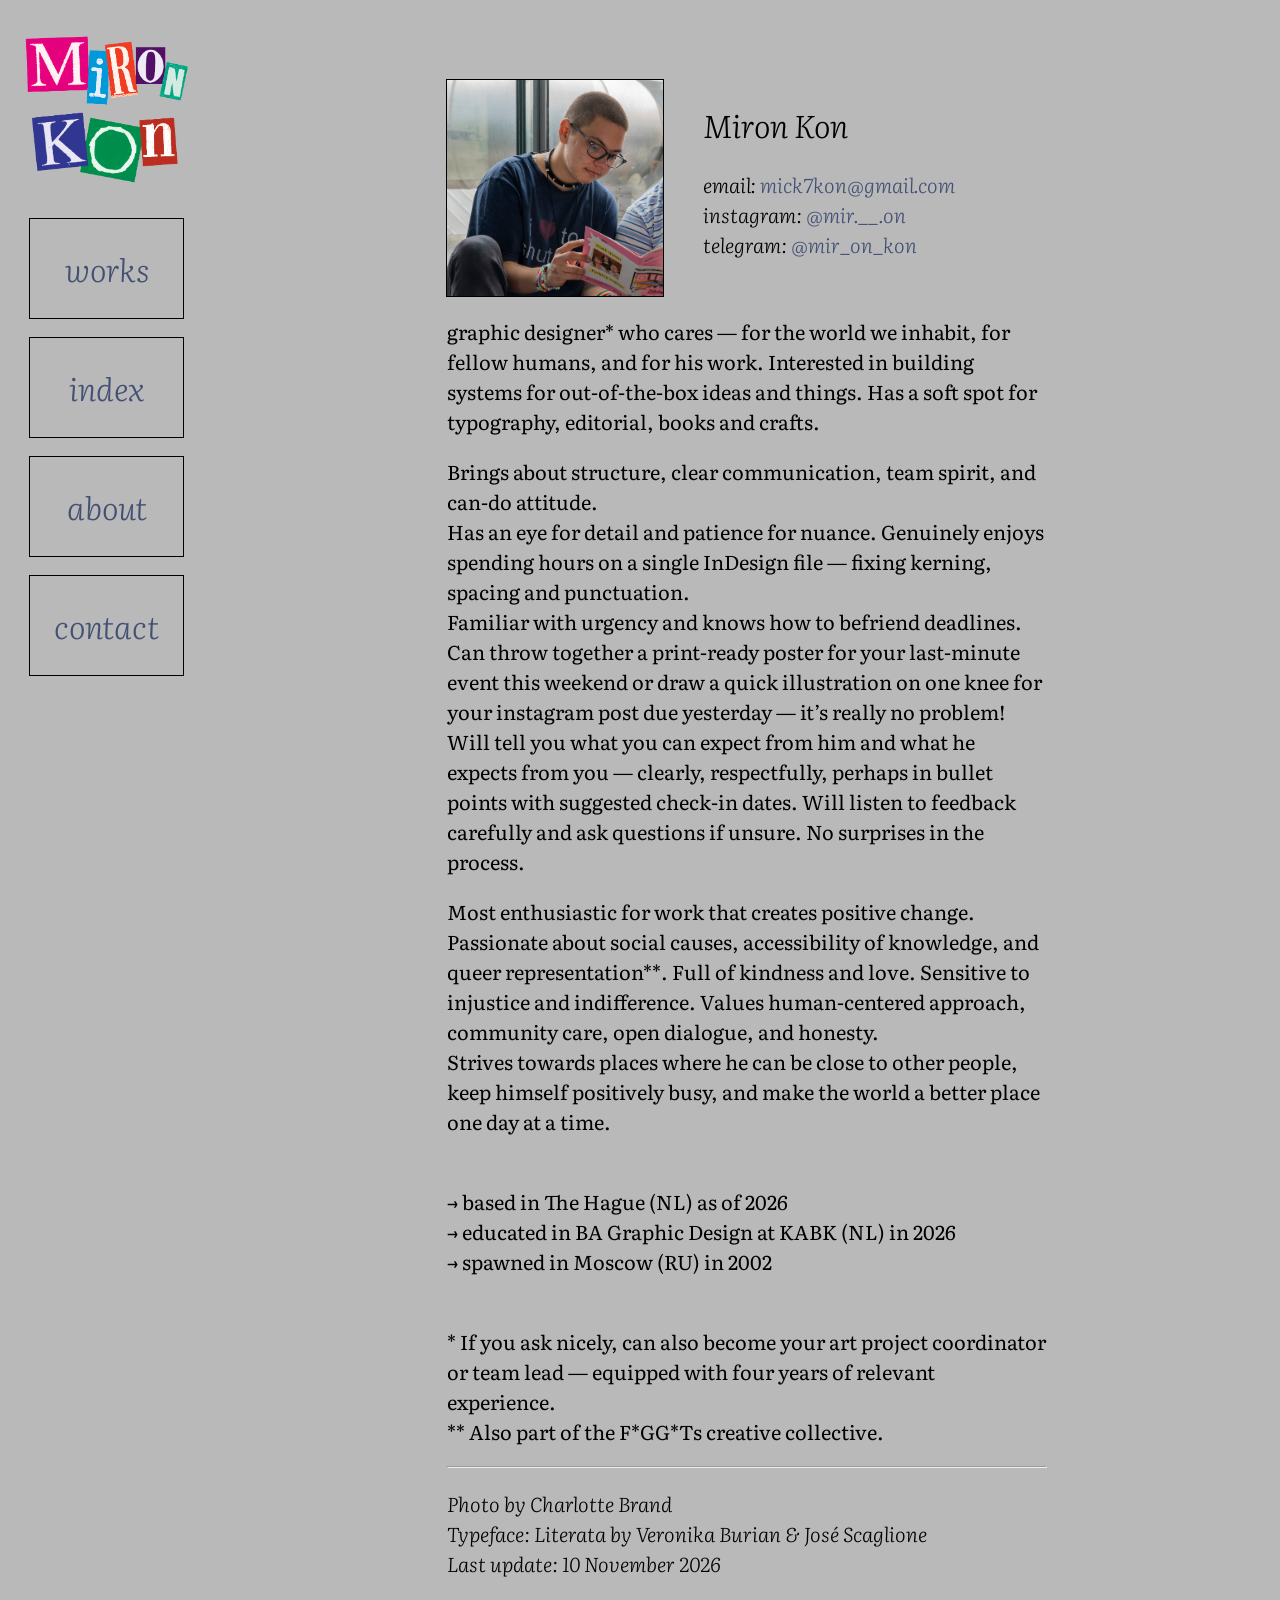
==== about.html @ 66a76c08 "first commit" ====
<!DOCTYPE html>

<html lang="en">

	<head>

		<meta charset="utf-8">
		<meta name="viewport" content="width=device-width,initial-scale=1.0">
		<meta name="description" content="portfolio website of Miron Kon" /> 
		<meta name="keywords" content="portfolio, website, graphic design, communication design, creative work"/> 
		<meta name="author" content="Miron Kon" />

		<link rel="icon" href="assets/images/favicon/favicon.png"/>

		<title>Miron Kon</title>

		<link rel="stylesheet" href="assets/css/normalize.css">
		<link rel="stylesheet" href="assets/css/style.css">
	    
	</head>

	<body>
		<div class="page-wrapper">

			<main>

				<div class="menu">

					<img src="content/mironicon-txt.png" alt="mironicon" width="100%" height="auto">
					<a href="index.html"><div class="txt-block"><h1>works</h1></div></a>
					<a href="workindex.html"><div class="txt-block"><h1>index</h1></div></a>
					<a href="about.html"><div class="txt-block"><h1>about</h1></div></a>
					<a href="mailto:mick7kon@gmail.com"><div class="txt-block"><h1>contact</h1></div></a>

				</div>

				<div class="gallery">

					<div class="box-pp">
						<div class="image-pp">
							<img src="content/mironkon-pp.jpg" alt="A portrait photograph of Miron reading a book">
						</div>
						<div class="text-pp">
							<h1>Miron Kon</h1>
							<p>
								<em>email: <a href="mailto:mick7kon@gmail.com">mick7kon@gmail.com</a></em>
								<br><em>instagram: <a href="https://www.instagram.com/mir.__.on" target="_blank">@mir.__.on</a></em>
								<br><em>telegram: <a href="https://t.me/mir_on_kon" target="_blank">@mir_on_kon</a></em>
							</p>
						</div>
					</div>

					<p>
						graphic designer* who cares — for the world we inhabit, for fellow humans, and for his work. Interested in building systems for out-of-the-box ideas and things. Has a soft spot for typography, editorial, books and crafts. 
					</p>
					<p>
						Brings about structure, clear communication, team spirit, and can-do attitude.
						<br>Has an eye for detail and patience for nuance. Genuinely enjoys spending hours on a single InDesign file — fixing kerning, spacing and punctuation.
						<br>Familiar with urgency and knows how to befriend deadlines. Can throw together a print-ready poster for your last-minute event this weekend or draw a quick illustration on one knee for your instagram post due yesterday — it’s really no problem!
						<br>Will tell you what you can expect from him and what he expects from you — clearly, respectfully, perhaps in bullet points with suggested check-in dates. Will listen to feedback carefully and ask questions if unsure. No surprises in the process.
					</p>
					<p>
						Most enthusiastic for work that creates positive change.
						<br>Passionate about social causes, accessibility of knowledge, and queer representation**. Full of kindness and love. Sensitive to injustice and indifference. Values human-centered approach, community care, open dialogue, and honesty.
						<br>Strives towards places where he can be close to other people, keep himself positively busy, and make the world a better place one day at a time.
					</p>
					<p>
						<br>&#x2192; based in The Hague (NL) as of 2026
						<br>&#x2192; educated in BA Graphic Design at KABK (NL) in 2026
						<br>&#x2192; spawned in Moscow (RU) in 2002
					</p>
					<p>
						<br>* If you ask nicely, can also become your art project coordinator or team lead — equipped with four years of relevant experience.
						<br>** Also part of the F*GG*Ts creative collective.
					</p>

					<hr>

					<p>
						<em>Photo by Charlotte Brand
							<br>Typeface: Literata by Veronika Burian & José Scaglione
							<br>Last update: 10 November 2026
						</em>
					</p>

				</div>

			</main>

		</div>
		<!-- end webpage content -->
		<script type="text/javascript" src="assets/js/script.js"></script>

	</body>

</html>
---- assets/css/style.css ----
@charset "UTF-8";

@font-face {
    font-family: 'Literata';
    src: url('../fonts/literata/Literata18pt-Regular.woff2');
    font-weight: normal;
    font-style: normal;
    font-display: block;
}
@font-face {
    font-family: 'Literata';
    src: url('../fonts/literata/Literata24pt-Light.woff2');
    font-weight: 300;
    font-style: normal;
    font-display: block;
}
@font-face {
    font-family: 'Literata';
    src: url('../fonts/literata/literata-italic-webfont.woff2');
    font-weight: normal;
    font-style: italic;
    font-display: block;
}
@font-face {
    font-family: 'Literata';
    src: url('../fonts/literata/Literata_24pt-LightItalic.woff2');
    font-weight: 300;
    font-style: italic;
    font-display: block;
}

/* VARIABLES */
:root {
  --color-background: #b9b9b9;
  --color-text: rgba(0,0,0,1);
  --color-text-link: rgba(67,80,116,1);
  --color-text-link-hover: rgba(67,80,116,0.6);
  --font-text: 'Literata', serif;
  --font-size: 18px;
  --margin: 1rem;
  --font-size-heading: calc(var(--font-size) * 1.5);
  --font-size-subheading: calc(var(--font-size) * 1.25);
  --font-size-caption: calc(var(--font-size) * 0.85);
  --margin-xs: calc(var(--margin) * 0.5);
  --margin-s: calc(var(--margin) * 1);
  --margin-m: calc(var(--margin) * 2);
  --margin-l: calc(var(--margin) * 3);
  --margin-xl: calc(var(--margin) * 5);
}


/* GENERAL STYLES */

html {
  font: var(--font-size) var(--font-text);
  color: var(--color-text);
  background-color: var(--color-background);
}

body {
  position:relative;
  background-color: var(--color-background);
  font: var(--font-size) var(--font-text);
  color: var(--color-text);
  width:100%;
  height:auto;
  overflow-y:auto;
}

a {
  color: var(--color-text-link);
  text-decoration: none;
}

a:hover {
  color: var(--color-text-link-hover);
  text-decoration: none;
}

h1{
  font-size: clamp(
    var(--font-size-subheading),
    4vw,
    calc(var(--font-size-subheading) * 1.25)
  );
  font-style: italic;
  font-weight: 300;
}

h2{
  font-size: clamp(
    var(--font-size-heading),
    3vw,
    calc(var(--font-size-heading) * 1.25)
  );
  font-style: italic;
  font-weight: 300;
}

h3{
  font-size: clamp(
    var(--font-size-subheading),
    4vw,
    calc(var(--font-size-subheading) * 1.25)
  );
  font-style: normal;
  font-weight: 300;
}

p{
  font-style: normal;
  font-weight: normal;
}

em{
  font-weight: 300;  
}

figure{
  margin-left: 0;
}

.caption{
  font-size: var(--font-size-caption);
}


/* PAGE STYLES */

div.page-wrapper {
  padding: var(--margin);
}

main{
  display: grid;
  grid-template-columns: repeat(6, 1fr);
  grid-column-gap: var(--margin-m);
}

.menu{
  grid-column: 1;
  grid-column-end: 2;
  position: sticky;
  top: var(--margin-s);
  height: fit-content;
}

.txt-block{
  margin: var(--margin-xs);
  margin-top: var(--margin-s);
  outline-style: solid;
  outline-width: 1px;
  outline-color: black;
  display: flex;
  align-items: center;
  justify-content: center;
}
.txt-block h1{
  padding: 5px;
}

.gallery{
  grid-column: 3 / span 3;
  max-width: 50vw;
}

.image-block{
  aspect-ratio : 1 / 1;
  width: calc(50vw - var(--margin)*2);
  outline: 1px solid black;
  display: flex;
  justify-content: center;
  align-items: center;
}
.image-block img {
  width: 100%;
  height: 100%;
  object-fit: contain;
}

.box-pp{
    display: flex;
    justify-content: space-between;
    align-items: start;
    margin-top: var(--margin-l);
}
.image-pp{
  aspect-ratio : 1 / 1;
  width: calc(20vw - var(--margin)*2);
  min-width: 170px;
  outline: 1px solid black;
  display: flex;
  justify-content: center;
  align-items: center;
}
.image-pp img{
  width: 100%;
  height: 100%;
  object-fit: contain;
}
.text-pp{
  width: calc(30vw - var(--margin)*2);
  min-width: 250px;
    margin-left: var(--margin-s);
}

.diag {
    background: url("data:image/svg+xml;utf8,<svg xmlns='http://www.w3.org/2000/svg' version='1.1'><line x1='0' y1='0' x2='100%' y2='100%' stroke='black' stroke-width='1' /><line x1='0' y1='100%' x2='100%' y2='0' stroke='black' stroke-width='1' /></svg>");
    background-repeat: no-repeat;
    background-position: center center;
    background-size: 100% 100%;
}

.slider {
  position: relative;
  display: inline-block;
    display: flex;
  align-items: center;
  justify-content: center;
}
.slider button {
  display: none;
  position: absolute;
  top: 50%;
  transform: translateY(-50%);
  font-family: var(--font-text);
  font-size: calc(var(--font-size)*5);
  background: none;
  border: none;
  cursor: pointer;
  color: var(--color-background);
  -webkit-text-stroke: 1.5px black;
} 
.slider:hover button {
  display: block;
}

.prev { left: calc(var(--margin-m)* -1); }
.next { right: calc(var(--margin-m)* -1); }

.low {
  margin-top: 15vw;
}

.sketch {
  color: rgba(0,0,0,0.4);
}

.typewriter {
  overflow: hidden; 
  border-right: .1em solid rgba(0,0,0,0.4); 
  white-space: nowrap; 
  letter-spacing: .02em; 
  animation: 
    typing 3s steps(40, end),
    blink-caret .7s step-end infinite;
}
/* The typing effect */
@keyframes typing {
  from { width: 0 }
  to { width: 100% }
}
/* The typewriter cursor effect */
@keyframes blink-caret {
  from, to { border-color: transparent }
  50% { border-color: rgba(0,0,0,0.2); }
}


/* WEBSITE MEDIA QUERIES */

/* responsive typeface for various breaking points, sets the default 'rem' value */
@media (max-width: 299px) { :root{--font-size: 14px;} html, body {font: var(--font-size) var(--font-text); } }
@media (min-width: 299px) and (max-width: 340px) { :root{--font-size: 15px;} html, body {font: var(--font-size) var(--font-text); } }
@media (min-width: 340px) and (max-width: 440px) { :root{--font-size: 16px;} html, body {font: var(--font-size) var(--font-text); } }
@media (min-width: 441px) and (max-width: 779px) { :root{--font-size: 16.5px;} html, body {font: var(--font-size) var(--font-text); } }
@media (min-width: 780px) and (max-width: 992px) { :root{--font-size: 18px;} html, body {font: var(--font-size) var(--font-text); } }
@media (min-width: 993px) and (max-width: 1200px) { :root{--font-size: 19px;} html, body {font: var(--font-size) var(--font-text); } }
@media (min-width: 1201px) and (max-width: 1320px) { :root{--font-size: 20px;} html, body {font: var(--font-size) var(--font-text); } }
@media (min-width: 1321px) { :root{--font-size: 21px;} html, body {font: var(--font-size) var(--font-text); } }

/* styles for 'mobile', screen sizes up to 779px, should covers 'mobile' and 'tablet' */
/* style this one first and then use the subsequent ones in a cascading way (from general to specific) */

@media (max-width: 779px) {

  .gallery{
    grid-column: 2 / span 4;
    max-width: 60vw;
    padding-left: var(--margin-m);
    z-index: 1;
  }
  .image-block{
    width: 50vw;
  }

  .menu{
    display: flex;
    grid-column: 1 / span 6;
    justify-content: space-around;
    z-index: 2;
  }
  .menu img{
    max-height: 110px;
    max-width: 110px;
  }

  .txt-block{
    width: 15vw;
    background-color: var(--color-background);
  }

}

@media (max-width: 550px) {

  .gallery{
      grid-column: 1 / span 6;
      max-width: 80vw;
      padding-left: var(--margin-m);
    }

  .image-block{
    width: 80vw;
  }

  .slider button {
    display: block;
  }

}

@media (max-height: 600px) {

  .txt-block h1{
    font-size: clamp(
      var(--font-size-subheading),
      2vw,
      calc(var(--font-size-subheading) * 1.25)
    );
    padding: 2px;
  }

  .menu{
    max-height: 100svh;
    overflow-x: hidden;
    overflow-y: auto;
  }

}
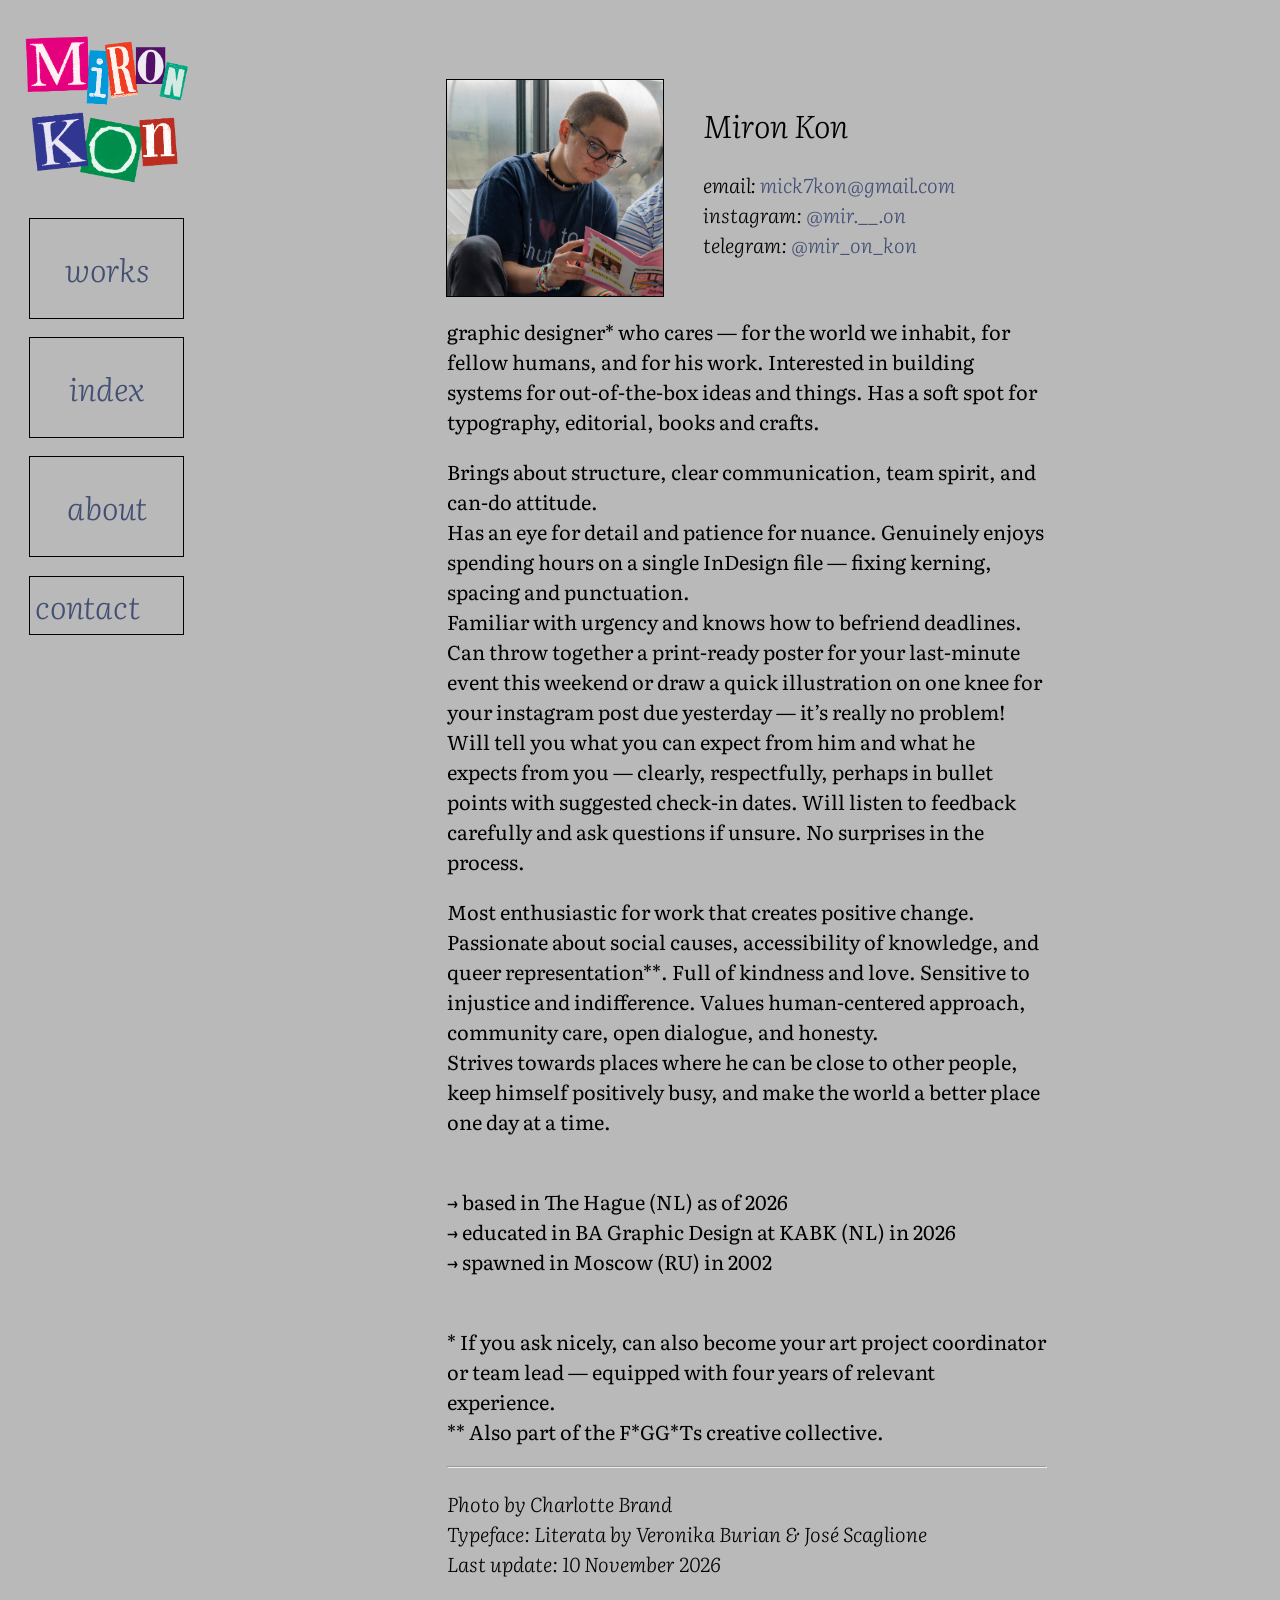
==== commit 54961222: "utility classes" ====
--- a/about.html
+++ b/about.html
@@ -30,7 +30,7 @@
 					<a href="index.html"><div class="txt-block"><h1>works</h1></div></a>
 					<a href="workindex.html"><div class="txt-block"><h1>index</h1></div></a>
 					<a href="about.html"><div class="txt-block"><h1>about</h1></div></a>
-					<a href="mailto:mick7kon@gmail.com"><div class="txt-block"><h1>contact</h1></div></a>
+					<a href="mailto:mick7kon@gmail.com"><div class="txt-block desktop-only"><h1>contact</h1></div></a>
 
 				</div>
 
--- a/assets/css/style.css
+++ b/assets/css/style.css
@@ -64,6 +64,7 @@
   color: var(--color-text);
   width:100%;
   height:auto;
+  overflow-x: hidden;
   overflow-y:auto;
 }
 
@@ -267,6 +268,14 @@
 }
 
 
+/* UTILITY CLASSES */
+.desktop-only {
+  display: block;
+}
+.mobile-only {
+  display: none;
+}
+
 /* WEBSITE MEDIA QUERIES */
 
 /* responsive typeface for various breaking points, sets the default 'rem' value */
@@ -299,6 +308,8 @@
     grid-column: 1 / span 6;
     justify-content: space-around;
     z-index: 2;
+    max-width: 100svw;
+    overflow-x: hidden;
   }
   .menu img{
     max-height: 110px;
@@ -308,6 +319,13 @@
   .txt-block{
     width: 15vw;
     background-color: var(--color-background);
+  }
+
+  .desktop-only{
+    display:none;
+  }
+  .mobile-only{
+    display:block;
   }
 
 }
